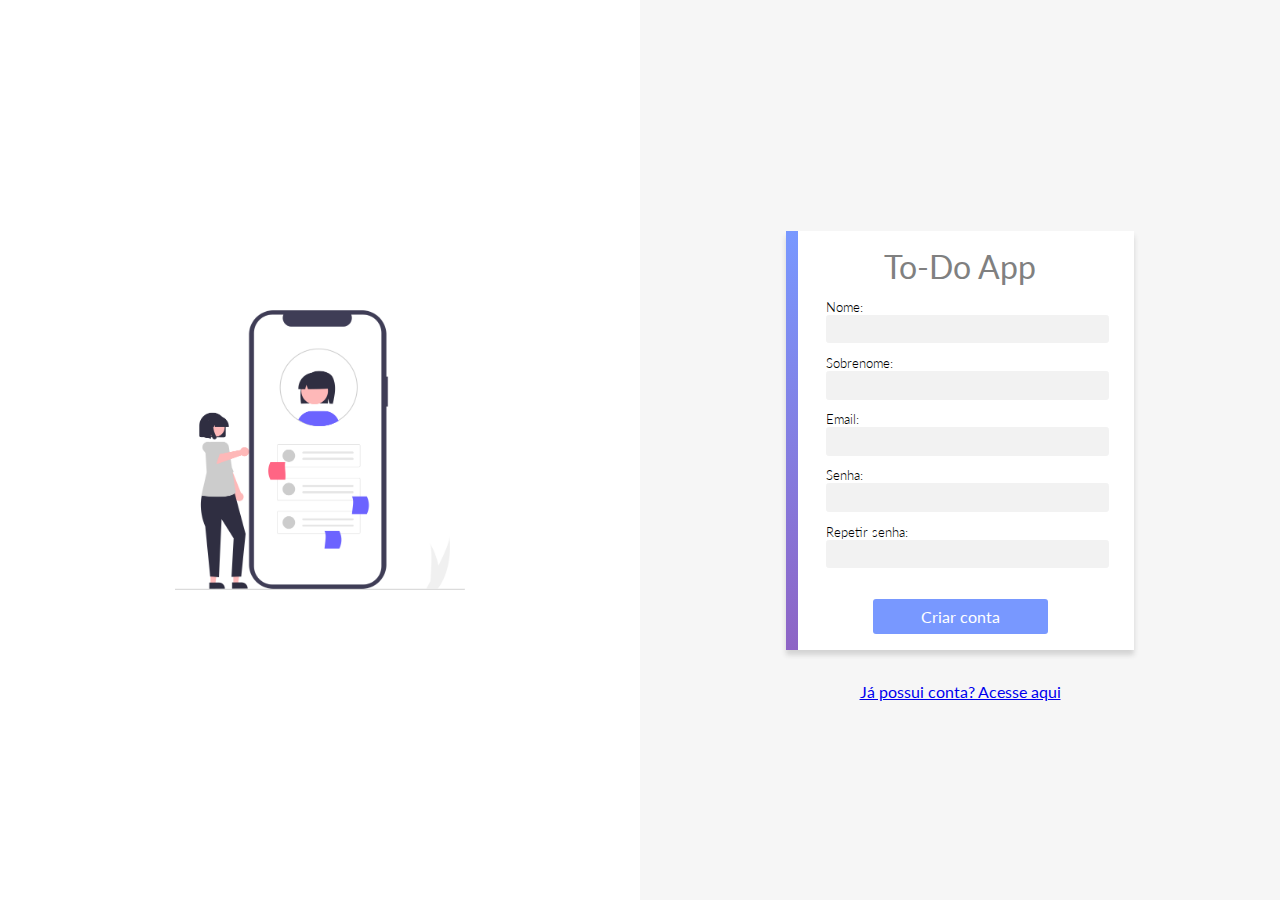
==== signup.html @ 7e1c79b0 "Primeiro Upload" ====
<!DOCTYPE html>
<html lang="pt-BR">

<head>
  <meta charset="UTF-8">
  <meta http-equiv="X-UA-Compatible" content="IE=edge">
  <meta name="viewport" content="width=device-width, initial-scale=1.0">
  <title>To-Do App</title>

  <!-- ---------------- estilos compartilhados entre login e signup ---------------- -->
  <link rel="stylesheet" href="styles/acesso.css">

  <!-- ---------------------- lógica aplicada no registro -------------------- -->
  <script src="/scripts/utils.js"></script>
  <script src="/scripts/signup.js"></script>

</head>

<body>

  <div class="left">
    <img src="./assets/pessoa-signup.png" alt="">
  </div>
  <div class="right">
    <form>
      <div class="form-header">
        <p>To-Do App</p>
      </div>

      <label>
        Nome:
        <input type="text">
      </label>
      <label>
        Sobrenome:
        <input type="text">
      </label>
      <label>
        Email:
        <input type="email">
      </label>
      <label>
        Senha:
        <input type="password">
      </label>
      <label>
        Repetir senha:
        <input type="password">
      </label>

      <button>Criar conta</button>

    </form>
    <div class="ingressar">
      <a href="index.html">Já possui conta? Acesse aqui</a>
    </div>
  </div>

</body>

</html>
---- styles/acesso.css ----
@import url('./common.css');

body{
  display: flex;
}

h1 {
  color: rgb(116, 116, 116);
  font-weight: 300;
  margin: .5em 0;
}

form {
  position: relative;
  max-width: 26em;
  background-color: white;
  display: flex;
  align-items: center;
  flex-direction: column;
  margin: 2em auto;
  box-shadow: 0 5px 5px lightgrey;
  padding: 1em 2.5em;
  box-sizing: border-box;
}

form:after {
  position: absolute;
  content: '';
  width: .7em;
  height: 100%;
  top: 0;
  left: 0;
  background: linear-gradient(var(--primary), var(--secondary));
}


input {
  width: 100%;
  padding: .4em .5em;
  background-color: var(--app-grey);
  border: 1px solid var(--app-grey);
  border-radius: .2em;
}

input:focus {
  outline: none;
  border: 1px solid lightgrey;
}

label {
  width: 100%;
  font-weight: 300;
  margin-bottom: -.1em;
  margin-top: 1em;
  font-size: .8em;
}

button {
  padding: .5em 3em;
  background-color: var(--primary);
  color: white;
  margin-top: 2em;
  font-weight: 400;
  font-size: 1em;
}

.form-header {
  color: grey;
  font-size: 2em;
}
.ingressar{
  text-align: center;
}
.left{
  width: 50%;  
  background-color: white;
  text-align: center;
  display: flex;
  align-items: center;
  justify-content: center;
}
.left img{
  width:60%;
}
.right{
  width: 50%;
  display: flex;
  flex-direction: column;
  align-items: center;
  justify-content: center;
}
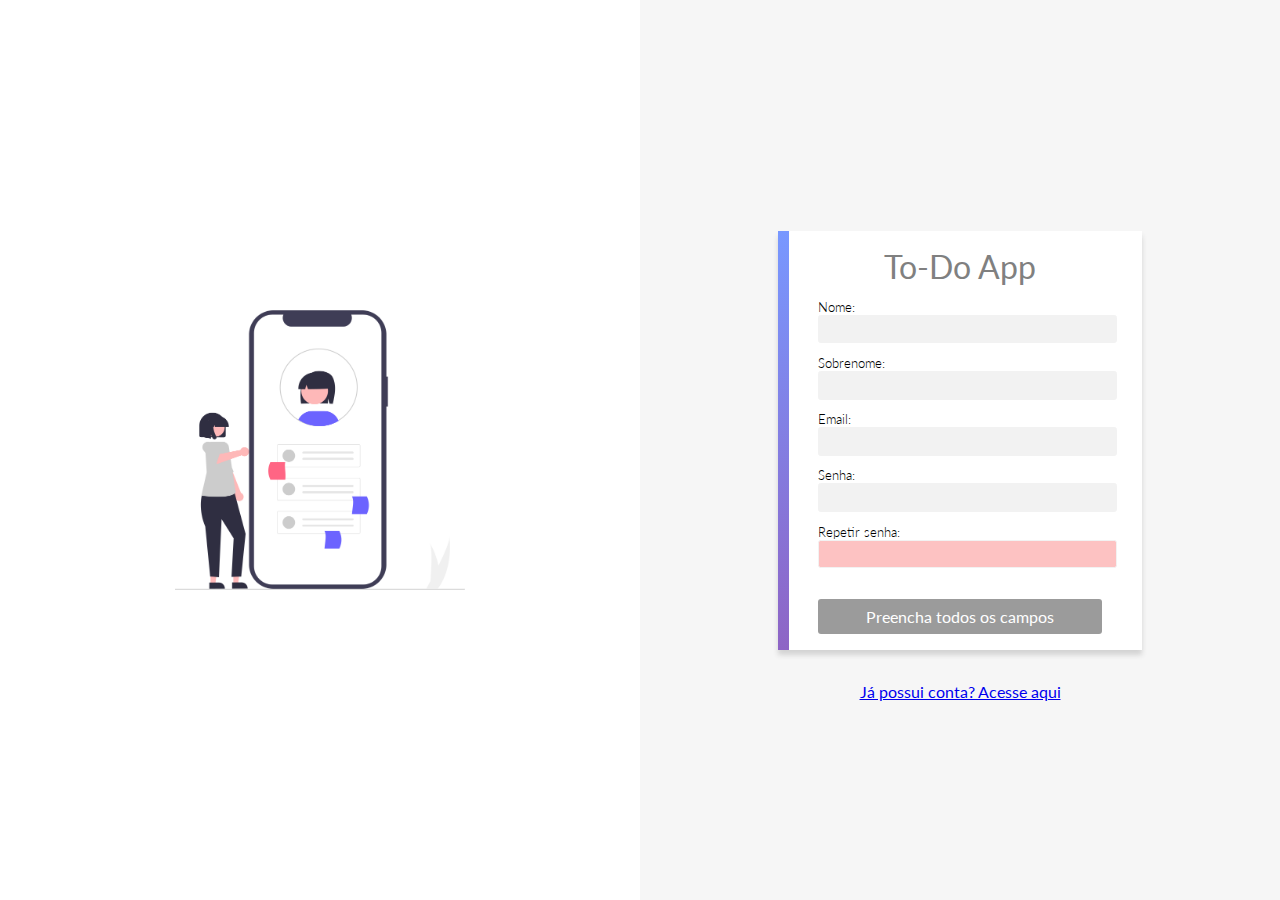
==== commit 2680fb0f: "Login pronto" ====
--- a/signup.html
+++ b/signup.html
@@ -1,61 +1,55 @@
 <!DOCTYPE html>
 <html lang="pt-BR">
+  <head>
+    <meta charset="UTF-8" />
+    <meta http-equiv="X-UA-Compatible" content="IE=edge" />
+    <meta name="viewport" content="width=device-width, initial-scale=1.0" />
+    <title>To-Do App</title>
 
-<head>
-  <meta charset="UTF-8">
-  <meta http-equiv="X-UA-Compatible" content="IE=edge">
-  <meta name="viewport" content="width=device-width, initial-scale=1.0">
-  <title>To-Do App</title>
+    <!-- ---------------- estilos compartilhados entre login e signup ---------------- -->
+    <link rel="stylesheet" href="styles/acesso.css" />
+  </head>
 
-  <!-- ---------------- estilos compartilhados entre login e signup ---------------- -->
-  <link rel="stylesheet" href="styles/acesso.css">
+  <body>
+    <div class="left">
+      <img src="./assets/pessoa-signup.png" alt="" />
+    </div>
+    <div class="right">
+      <form id="formCriaConta">
+        <div class="form-header">
+          <p>To-Do App</p>
+        </div>
 
-  <!-- ---------------------- lógica aplicada no registro -------------------- -->
-  <script src="/scripts/utils.js"></script>
-  <script src="/scripts/signup.js"></script>
+        <label>
+          Nome:
+          <input type="text" id="nome" enable="false" />
+        </label>
+        <label>
+          Sobrenome:
+          <input type="text" id="sobrenome" enable="false"/>
+        </label>
+        <label>
+          Email:
+          <input type="email" id="email" enable="false"/>
+        </label>
+        <label>
+          Senha:
+          <input type="password" id="password"/>
+        </label>
+        <label>
+          Repetir senha:
+          <input type="password" id="repetepassword" class="inputDisabled" enable="false"/>
+        </label>
 
-</head>
+        <button type="submit" class="blocked" id="btnCriaConta"></button>
+      </form>
+      <div class="ingressar">
+        <a href="index.html">Já possui conta? Acesse aqui</a>
+      </div>
+    </div>
 
-<body>
-
-  <div class="left">
-    <img src="./assets/pessoa-signup.png" alt="">
-  </div>
-  <div class="right">
-    <form>
-      <div class="form-header">
-        <p>To-Do App</p>
-      </div>
-
-      <label>
-        Nome:
-        <input type="text">
-      </label>
-      <label>
-        Sobrenome:
-        <input type="text">
-      </label>
-      <label>
-        Email:
-        <input type="email">
-      </label>
-      <label>
-        Senha:
-        <input type="password">
-      </label>
-      <label>
-        Repetir senha:
-        <input type="password">
-      </label>
-
-      <button>Criar conta</button>
-
-    </form>
-    <div class="ingressar">
-      <a href="index.html">Já possui conta? Acesse aqui</a>
-    </div>
-  </div>
-
-</body>
-
-</html>+    <!-- ---------------------- lógica aplicada no registro -------------------- -->
+    <script src="/scripts/utils.js"></script>
+    <script src="/scripts/signup/index.js"></script>
+  </body>
+</html>
--- a/styles/acesso.css
+++ b/styles/acesso.css
@@ -47,6 +47,15 @@
   border: 1px solid lightgrey;
 }
 
+.inputError {
+  outline: none;
+  border: 2px solid rgba(225, 4, 4, 0.361);
+}
+
+.inputDisabled{
+  background-color: #f95f5f61;
+}
+
 label {
   width: 100%;
   font-weight: 300;
@@ -64,13 +73,20 @@
   font-size: 1em;
 }
 
+.blocked{
+  background-color: rgba(128, 128, 128, 0.788);
+  cursor: default;
+}
+
 .form-header {
   color: grey;
   font-size: 2em;
 }
+
 .ingressar{
   text-align: center;
 }
+
 .left{
   width: 50%;  
   background-color: white;
@@ -88,4 +104,32 @@
   flex-direction: column;
   align-items: center;
   justify-content: center;
+}
+
+.loader {
+  width: 10px;
+  height: 10px;
+  border-radius: 50%;
+  display: block;
+  margin:5px auto;
+  position: relative;
+  background: #FFF;
+  box-shadow: -24px 0 #FFF, 24px 0 #FFF;
+  box-sizing: border-box;
+  animation: shadowPulse 2s linear infinite;
+}
+
+@keyframes shadowPulse {
+  33% {
+    background: #FFF;
+    box-shadow: -24px 0 var(--primary), 24px 0 #FFF;
+  }
+  66% {
+    background: var(--primary);
+    box-shadow: -24px 0 #FFF, 24px 0 #FFF;
+  }
+  100% {
+    background: #FFF;
+    box-shadow: -24px 0 #FFF, 24px 0 var(--primary);
+  }
 }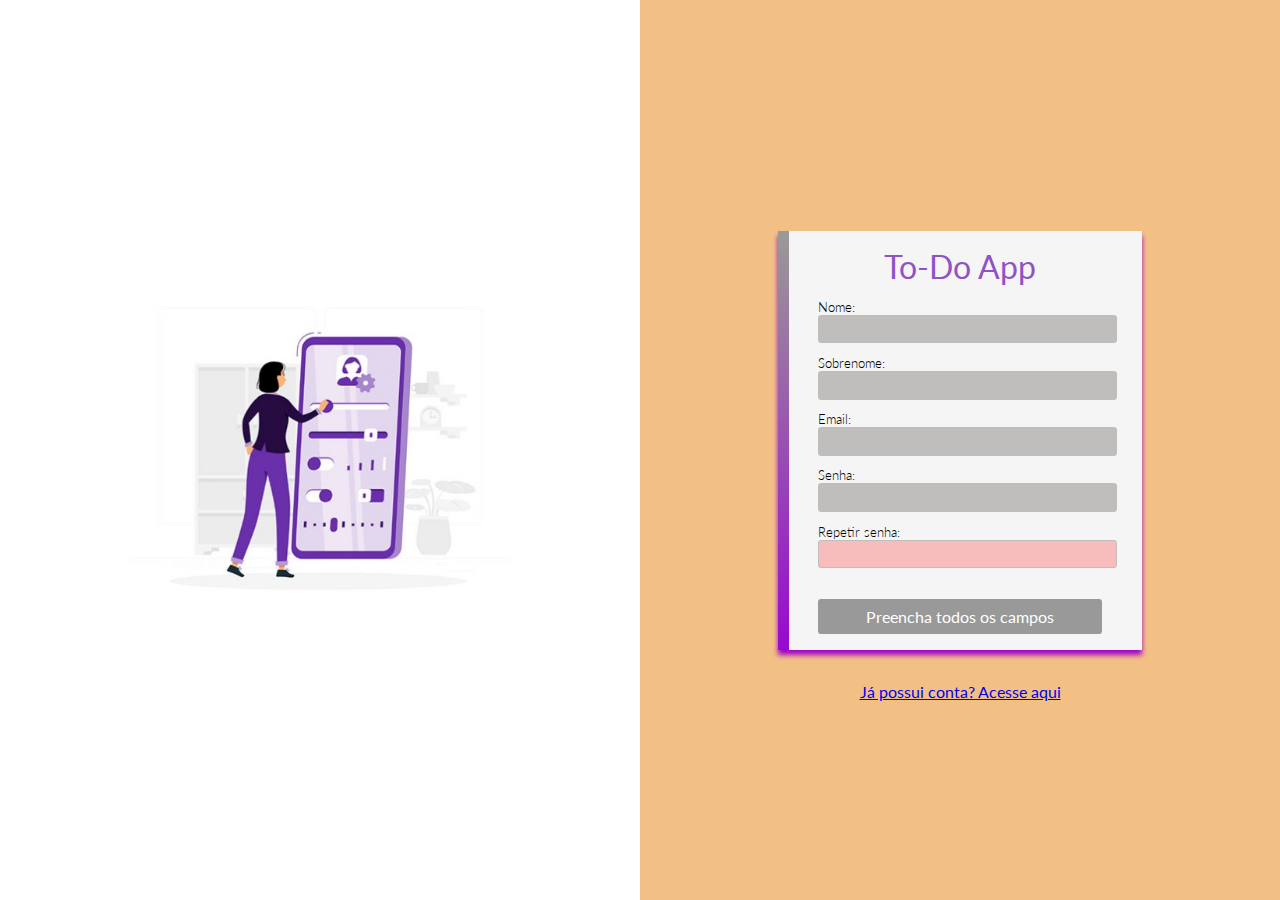
==== commit ec7ac6e5: "Merge branch 'master' of https://github.com/mauricior38/checkpointII-frontII" ====
--- a/signup.html
+++ b/signup.html
@@ -12,7 +12,7 @@
 
   <body>
     <div class="left">
-      <img src="./assets/pessoa-signup.png" alt="" />
+      <img src="./assets/Logosignup.jpg" alt="" />
     </div>
     <div class="right">
       <form id="formCriaConta">
--- a/styles/acesso.css
+++ b/styles/acesso.css
@@ -4,8 +4,12 @@
   display: flex;
 }
 
+p {
+  color: #8d53c7;
+}
+
 h1 {
-  color: rgb(116, 116, 116);
+  color:  rgb(252, 145, 5);
   font-weight: 300;
   margin: .5em 0;
 }
@@ -13,12 +17,12 @@
 form {
   position: relative;
   max-width: 26em;
-  background-color: white;
+  background-color: whitesmoke;
   display: flex;
   align-items: center;
   flex-direction: column;
   margin: 2em auto;
-  box-shadow: 0 5px 5px lightgrey;
+  box-shadow: 0 5px 5px rgb(161, 3, 201);
   padding: 1em 2.5em;
   box-sizing: border-box;
 }
@@ -44,7 +48,7 @@
 
 input:focus {
   outline: none;
-  border: 1px solid lightgrey;
+  border: 1px solid lightgray
 }
 
 .inputError {
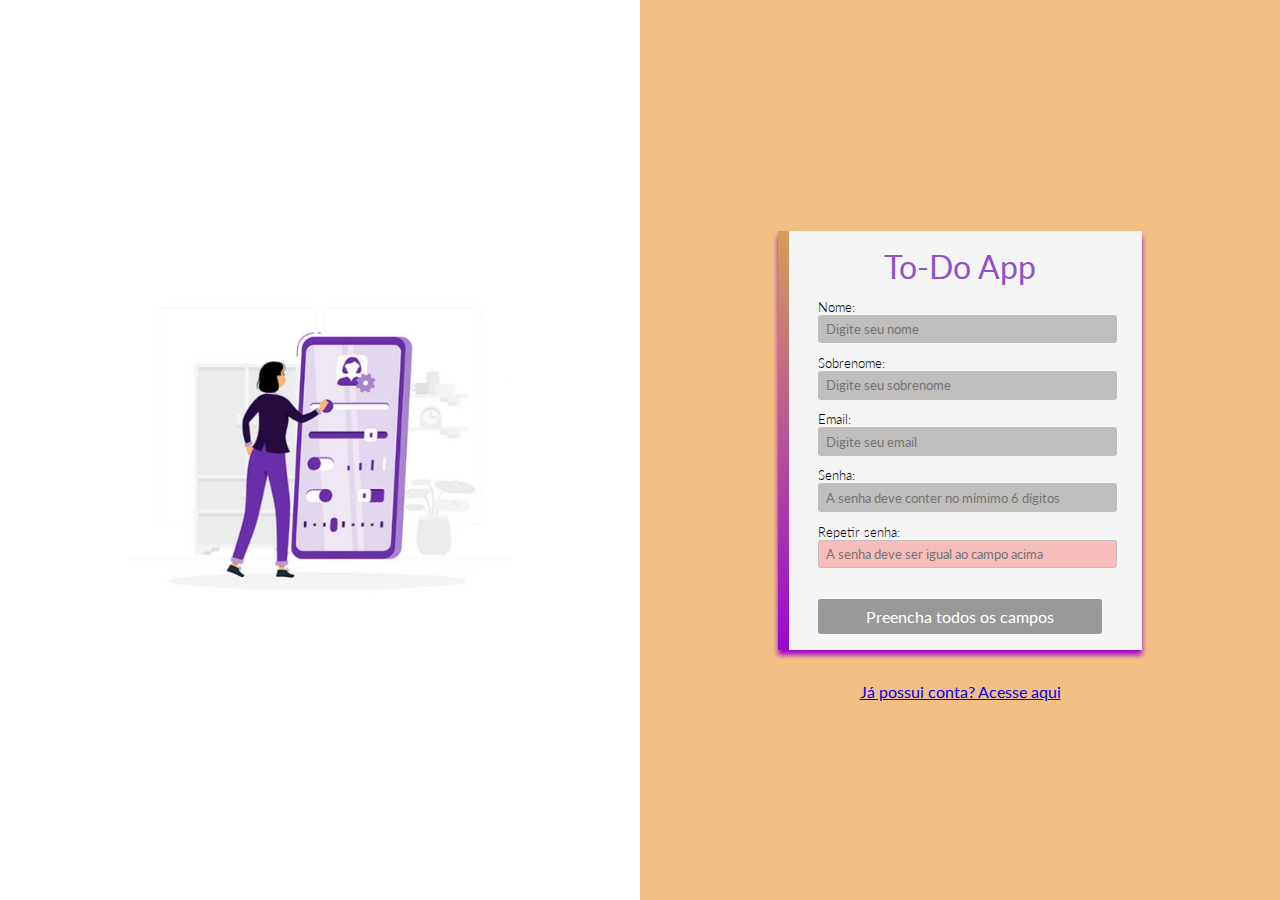
==== commit add09562: "Adicionado placeholders aos inputs" ====
--- a/signup.html
+++ b/signup.html
@@ -22,23 +22,23 @@
 
         <label>
           Nome:
-          <input type="text" id="nome" enable="false" />
+          <input type="text" id="nome" placeholder="Digite seu nome" enable="false" />
         </label>
         <label>
           Sobrenome:
-          <input type="text" id="sobrenome" enable="false"/>
+          <input type="text" id="sobrenome" placeholder="Digite seu sobrenome" enable="false"/>
         </label>
         <label>
           Email:
-          <input type="email" id="email" enable="false"/>
+          <input type="email" id="email" placeholder="Digite seu email" enable="false"/>
         </label>
         <label>
           Senha:
-          <input type="password" id="password"/>
+          <input type="password" id="password" placeholder="A senha deve conter no mímimo 6 dígitos" />
         </label>
         <label>
           Repetir senha:
-          <input type="password" id="repetepassword" class="inputDisabled" enable="false"/>
+          <input type="password" id="repetepassword" class="inputDisabled" placeholder="A senha deve ser igual ao campo acima" enable="false"/>
         </label>
 
         <button type="submit" class="blocked" id="btnCriaConta"></button>
